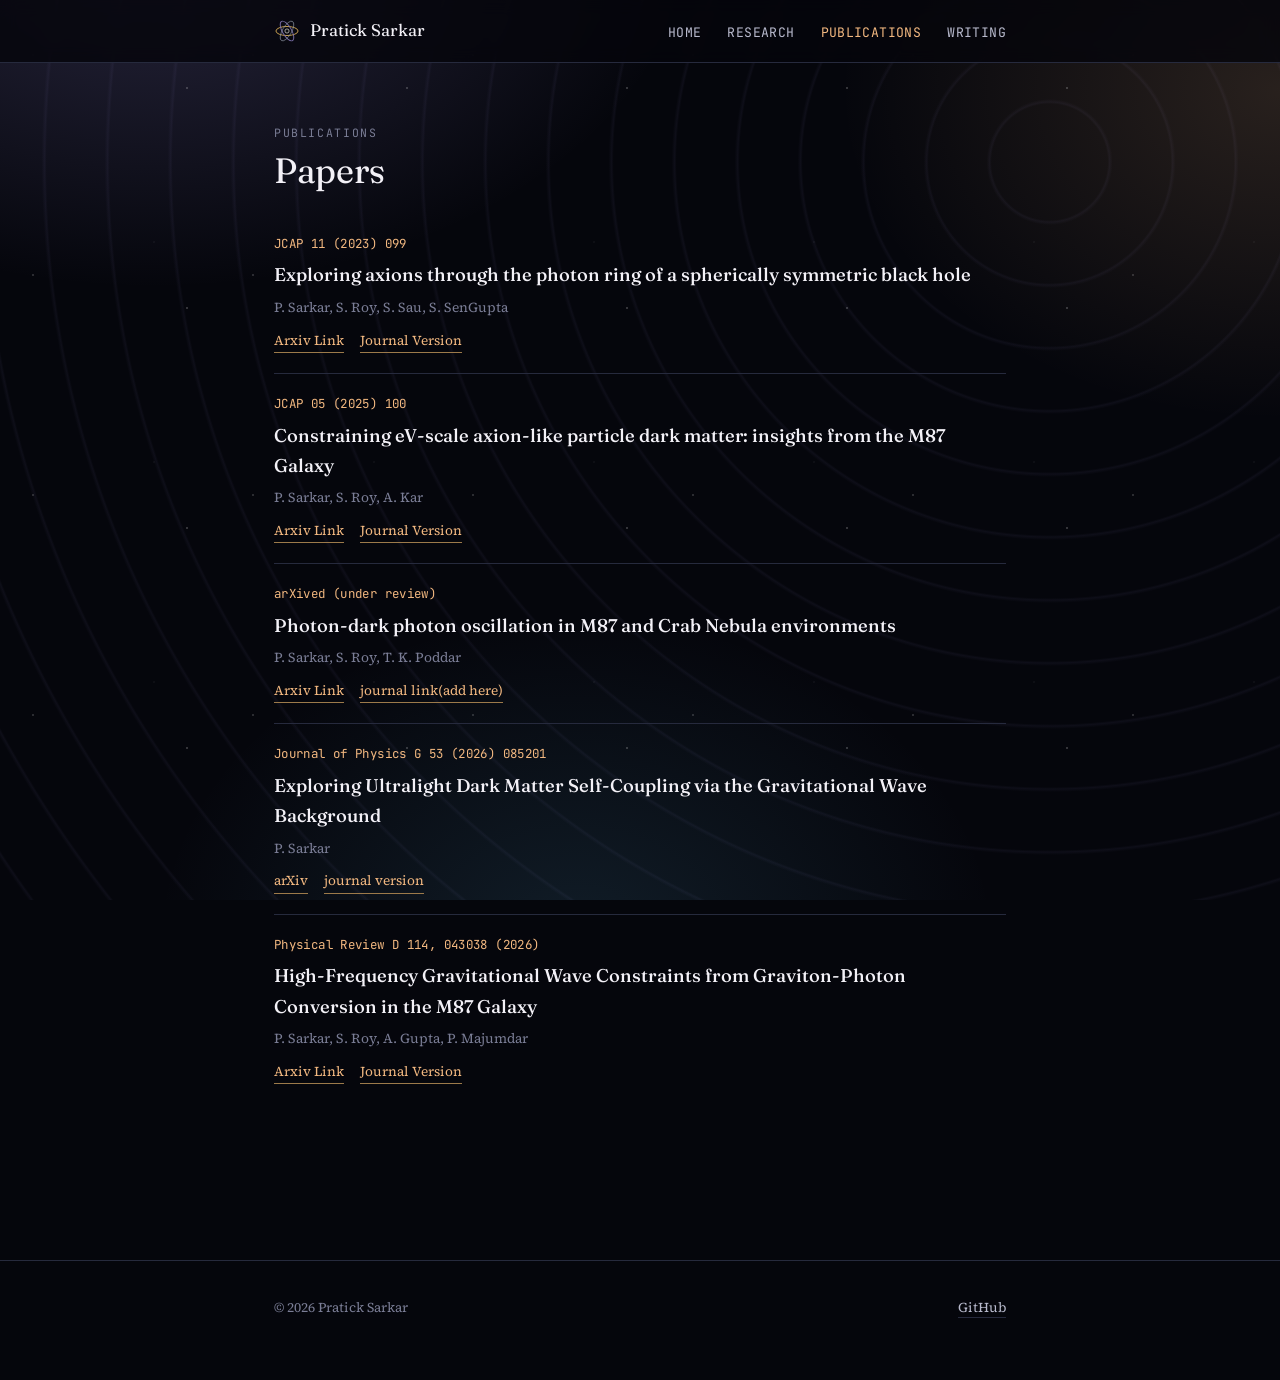
==== publications.html @ 907084bb "Add files via upload" ====
<!DOCTYPE html>
<html lang="en">
<head>
<meta charset="UTF-8">
<meta name="viewport" content="width=device-width, initial-scale=1.0">
<title>Publications — Pratick Sarkar</title>
<link rel="stylesheet" href="style.css">
</head>
<body>

<header class="site">
  <div class="wrap">
    <a class="brand" href="index.html">
      <svg viewBox="0 0 40 40" fill="none"><ellipse cx="20" cy="20" rx="17" ry="7" stroke="#d4a954" stroke-width="1.4"/><ellipse cx="20" cy="20" rx="17" ry="7" stroke="#7a6fa8" stroke-width="1.4" transform="rotate(60 20 20)"/><ellipse cx="20" cy="20" rx="17" ry="7" stroke="#8b93a0" stroke-width="1" transform="rotate(120 20 20)"/><circle cx="20" cy="20" r="3.2" fill="#0a0c10" stroke="#ece8e0" stroke-width="1"/></svg>
      Pratick Sarkar
    </a>
    <nav class="primary">
      <ul>
        <li><a href="index.html">Home</a></li>
        <li><a href="research.html">Research</a></li>
        <li><a href="publications.html" class="active">Publications</a></li>
        <li><a href="writing.html">Writing</a></li>
      </ul>
    </nav>
  </div>
</header>

<main>
  <section style="padding-top:60px;">
    <div class="wrap">
      <div class="eyebrow">Publications</div>
      <h1 style="font-size:2.2rem; max-width:none;">Papers</h1>

      <div class="pub">
        <div class="venue">JCAP 11 (2023) 099</div>
        <div class="title">Exploring axions through the photon ring of a spherically symmetric black hole</div>
        <div class="meta">P. Sarkar, S. Roy, S. Sau, S. SenGupta</div>
        <div class="links">
          <a href="https://arxiv.org/pdf/2310.05908" title="Replace with arXiv link">Arxiv Link</a>
          <a href="https://iopscience.iop.org/article/10.1088/1475-7516/2023/11/099" title="Replace with journal DOI link">Journal Version</a>
        </div>
      </div>

      <div class="pub">
        <div class="venue">JCAP 05 (2025) 100</div>
        <div class="title">Constraining eV-scale axion-like particle dark matter: insights from the M87 Galaxy</div>
        <div class="meta">P. Sarkar, S. Roy, A. Kar</div>
        <div class="links">
          <a href="https://arxiv.org/pdf/2501.01860" title="Replace with arXiv link">Arxiv Link</a>
          <a href="https://iopscience.iop.org/article/10.1088/1475-7516/2025/05/100" title="Replace with journal DOI link">Journal Version</a>
        </div>
      </div>

      <div class="pub">
        <div class="venue">arXived (under review)</div>
        <div class="title">Photon-dark photon oscillation in M87 and Crab Nebula environments</div>
        <div class="meta">P. Sarkar, S. Roy, T. K. Poddar</div>
        <div class="links">
          <a href="https://arxiv.org/abs/2601.15985" title="Replace with arXiv link">Arxiv Link</a>
          <a href="#" title="Replace with journal DOI link">journal link(add here)</a>
        </div>
      </div>

      <div class="pub">
        <div class="venue"> Journal of Physics G 53 (2026) 085201</div>
        <div class="title">Exploring Ultralight Dark Matter Self-Coupling via the Gravitational Wave Background</div>
        <div class="meta">P. Sarkar</div>
        <div class="links">
          <a href="https://arxiv.org/abs/2504.19505" target="_blank" rel="noopener">arXiv</a>
           <a href="https://iopscience.iop.org/article/10.1088/1361-6471/ae9892" title="https://iopscience.iop.org/article/10.1088/1361-6471/ae9892">journal version</a>
        </div>
      </div>

      <div class="pub">
        <div class="venue">Physical Review D 114, 043038 (2026)</div>
        <div class="title">High-Frequency Gravitational Wave Constraints from Graviton-Photon Conversion in the M87 Galaxy</div>
        <div class="meta">P. Sarkar, S. Roy, A. Gupta, P. Majumdar</div>
        <div class="links">
          <a href="https://arxiv.org/abs/2604.01290" title="Replace with arXiv link">Arxiv Link</a>
          <a href="https://doi.org/10.1103/hw1y-2m48" title="Replace with journal DOI link">Journal Version</a>
        </div>
      </div>
    </div>
  </section>
</main>

<footer class="site">
  <div class="wrap">
    <div>© 2026 Pratick Sarkar</div>
    <div><a href="https://github.com/praticksarkar" target="_blank" rel="noopener">GitHub</a></div>
  </div>
</footer>

</body>
</html>
---- style.css ----
/* ============================================================
   Design tokens
   Palette: deep space navy / warm off-white / photon-ring gold /
            dark-matter violet
   ============================================================ */
@import url('https://fonts.googleapis.com/css2?family=Fraunces:opsz,wght@9..144,300;9..144,400;9..144,500;9..144,600&family=Source+Serif+4:ital,wght@0,400;0,500;1,400&family=JetBrains+Mono:wght@400;500&display=swap');
:root{
  --bg:        #05060c;
  --bg-alt:    #0b0d18;
  --bg-raised: #12142250;
  --text:      #f3f1f7;
  --text-dim:  #b7b9cc;
  --text-faint:#7a7d95;
  --gold:      #f2b880;
  --gold-dim:  #9c7a4a;
  --violet:    #9b8fe0;
  --rule:      #262a3d;

  --font-display: 'Fraunces', serif;
  --font-body:    'Source Serif 4', serif;
  --font-mono:    'JetBrains Mono', monospace;

  --max-w: 780px;
}

*,*::before,*::after{ box-sizing:border-box; }
html{ scroll-behavior:smooth; }

body{
  margin:0;
  position:relative;
  background:var(--bg);
  color:var(--text);
  font-family:var(--font-body);
  font-size:18px;
  line-height:1.65;
  -webkit-font-smoothing:antialiased;
}

/* nebula wash + faint gravitational-wave ripples, pinned to viewport */
body::before{
  content:"";
  position:fixed; inset:0; z-index:-2;
  background:
    radial-gradient(ellipse 900px 600px at 12% -8%, rgba(155,143,224,.24), transparent 60%),
    radial-gradient(ellipse 800px 600px at 100% 10%, rgba(242,184,128,.15), transparent 55%),
    radial-gradient(ellipse 700px 550px at 45% 105%, rgba(90,170,210,.14), transparent 60%),
    repeating-radial-gradient(circle at 82% 18%, transparent 0, transparent 58px, rgba(155,143,224,.06) 60px, transparent 63px),
    var(--bg);
}

/* tiled starfield, two depths */
body::after{
  content:"";
  position:fixed; inset:0; z-index:-1;
  pointer-events:none;
  background-image:
    radial-gradient(1.6px 1.6px at 15% 25%, rgba(255,255,255,.9), transparent 60%),
    radial-gradient(1.2px 1.2px at 60% 65%, rgba(255,255,255,.7), transparent 60%),
    radial-gradient(1.8px 1.8px at 85% 40%, rgba(255,255,255,.85), transparent 60%),
    radial-gradient(1px 1px at 35% 85%, rgba(255,255,255,.55), transparent 60%),
    radial-gradient(1.3px 1.3px at 70% 10%, rgba(255,255,255,.65), transparent 60%);
  background-repeat:repeat;
  background-size:220px 220px;
  opacity:.65;
}

a{ color:var(--gold); text-decoration:none; border-bottom:1px solid var(--gold-dim); }
a:hover{ border-bottom-color:var(--gold); }
a:focus-visible, button:focus-visible{ outline:2px solid var(--gold); outline-offset:3px; }

h1,h3{ font-family:var(--font-display); font-weight:500; letter-spacing:-0.01em; color:var(--text); margin:0 0 .4em; }
h2{ font-family:var(--font-display); font-weight:500; letter-spacing:-0.01em; color:var(--gold); margin:0 0 .4em; }

h1{ font-size:clamp(2.1rem,5vw,3.4rem); font-weight:400; }
h2{ font-size:1.6rem; }
h3{ font-size:1.15rem; }

.eyebrow{
  font-family:var(--font-mono);
  font-size:.72rem;
  letter-spacing:.14em;
  text-transform:uppercase;
  color:var(--text-faint);
}

/* ---------- layout shell ---------- */
.wrap{ max-width:var(--max-w); margin:0 auto; padding:0 24px; }

header.site{
  position:sticky; top:0; z-index:20;
   background:rgba(5,6,12,.82);
  backdrop-filter:blur(8px);
  border-bottom:1px solid var(--rule);
}
header.site .wrap{
  display:flex; align-items:center; justify-content:space-between;
  padding-top:16px; padding-bottom:16px;
}
.brand{
  display:flex; align-items:center; gap:10px;
  font-family:var(--font-display); font-size:1.05rem; color:var(--text);
  border:none;
}
.brand svg{ width:26px; height:26px; flex:none; }

nav.primary ul{ display:flex; gap:26px; list-style:none; margin:0; padding:0; }
nav.primary a{
  border:none; color:var(--text-dim); font-family:var(--font-mono);
  font-size:.82rem; letter-spacing:.03em; text-transform:uppercase;
  transition:color .15s;
}
nav.primary a:hover, nav.primary a.active{ color:var(--gold); }

nav.mobile-toggle{ display:none; }

footer.site{
  border-top:1px solid var(--rule);
  margin-top:100px;
  padding:36px 0 60px;
  color:var(--text-faint);
  font-size:.85rem;
}
footer.site .wrap{ display:flex; justify-content:space-between; flex-wrap:wrap; gap:12px; }
footer.site a{ color:var(--text-dim); border-bottom:1px solid var(--rule); }

/* ---------- hero ---------- */
.hero{ position:relative; padding:76px 0 64px; overflow:hidden; }
.hero .ring-field{
  position:absolute; right:-120px; top:-60px; width:520px; height:520px;
  opacity:.55; pointer-events:none;
}
@media (max-width:720px){ .hero .ring-field{ right:-220px; width:420px; height:420px; } }

.hero .eyebrow{ margin-bottom:18px; }
.hero h1{ max-width:11ch; }
.hero p.lede{ max-width:46ch; color:var(--text-dim); font-size:1.12rem; margin-top:18px; }
.hero .actions{ margin-top:32px; display:flex; gap:22px; flex-wrap:wrap; }
.hero .actions a{ font-family:var(--font-mono); font-size:.82rem; letter-spacing:.03em; text-transform:uppercase; }

/* ---------- sections ---------- */
section{ padding:56px 0; border-top:1px solid var(--rule); }
section:first-of-type{ border-top:none; }

.thread{
  display:grid; grid-template-columns:56px 1fr; gap:22px;
  padding:26px 0; border-bottom:1px solid var(--rule);
}
.thread:last-child{ border-bottom:none; }
.thread .mark{ padding-top:4px; }
.thread .mark svg{ width:40px; height:40px; }
.thread h3{ margin-bottom:.3em; }
.thread p{ color:var(--text-dim); margin:0 0 .6em; }
.thread .tag{
  font-family:var(--font-mono); font-size:.72rem; color:var(--violet);
  letter-spacing:.05em;
}

/* ---------- publication list ---------- */
.pub{
  padding:20px 0; border-bottom:1px solid var(--rule);
  display:flex; flex-direction:column; gap:6px;
}
.pub:last-child{ border-bottom:none; }
.pub .venue{ font-family:var(--font-mono); font-size:.78rem; color:var(--gold); letter-spacing:.03em; }
.pub .title{ font-family:var(--font-display); font-size:1.15rem; font-weight:500; }
.pub .meta{ color:var(--text-faint); font-size:.86rem; }
.pub .links{ margin-top:4px; display:flex; gap:16px; }
.pub .links a{ font-size:.85rem; }

/* ---------- CV ---------- */
.cv-block{ margin-bottom:44px; }
.cv-entry{ display:grid; grid-template-columns:120px 1fr; gap:18px; margin-bottom:20px; }
.cv-entry .when{ font-family:var(--font-mono); font-size:.8rem; color:var(--text-faint); padding-top:2px; }
@media (max-width:560px){ .cv-entry{ grid-template-columns:1fr; gap:4px; } }
.placeholder-note{
  font-family:var(--font-mono); font-size:.78rem; color:var(--violet);
  border:1px dashed var(--violet); padding:10px 14px; border-radius:2px; margin:10px 0 26px;
}

/* ---------- writing ---------- */
.post{ padding:24px 0; border-bottom:1px solid var(--rule); }
.post:last-child{ border-bottom:none; }
.post .date{ font-family:var(--font-mono); font-size:.78rem; color:var(--text-faint); }
.post h3{ margin-top:6px; }

/* ---------- buttons / misc ---------- */
.btn{
  display:inline-block; border:1px solid var(--gold-dim); border-bottom:1px solid var(--gold-dim);
  padding:9px 18px; border-radius:2px; color:var(--gold);
  font-family:var(--font-mono); font-size:.82rem; letter-spacing:.03em;
}
.btn:hover{ border-color:var(--gold); background:rgba(212,169,84,.07); }

.contact-grid{ display:flex; flex-wrap:wrap; gap:14px 40px; margin-top:18px; }
.contact-grid div{ font-family:var(--font-mono); font-size:.86rem; color:var(--text-dim); }
.contact-grid span{ display:block; color:var(--text-faint); font-size:.72rem; text-transform:uppercase; letter-spacing:.08em; margin-bottom:4px; }

@media (prefers-reduced-motion: reduce){
  .ring-field .spin{ animation:none !important; }
}

.gallery{
  display:grid; grid-template-columns:repeat(3,1fr); gap:18px;
  margin-top:8px;
}
@media (max-width:720px){ .gallery{ grid-template-columns:1fr; } }
.gallery figure{ margin:0; }
.gallery img{
  width:100%; aspect-ratio: 4 / 3; object-fit:contain;
  display:block; border:1px solid var(--rule); background:var(--bg-alt);
}
.gallery figcaption{
  margin-top:8px; font-family:var(--font-mono); font-size:.75rem;
  color:var(--text-faint); line-height:1.4;
}

/* ---- avatar (circular photo) ---- */
.avatar{
  width:130px; height:130px; border-radius:50%;
  object-fit:cover; display:block; margin:24px 0;
  border:2px solid var(--gold);
  box-shadow:0 0 26px rgba(242,184,128,.25);
}

/* ---- highlighted author name ---- */
.me{
  color:var(--gold); text-decoration:underline; text-decoration-color:var(--gold-dim);
  border:none; font-weight:600;
}

/* ---- profile links as boxes ---- */
.actions{ display:flex; gap:14px; flex-wrap:wrap; }
.actions a{
  font-family:var(--font-mono); font-size:.8rem; letter-spacing:.03em; text-transform:uppercase;
  border:1px solid var(--gold-dim); padding:9px 18px; border-radius:3px;
  color:var(--gold); background:rgba(255,255,255,.02);
}
.actions a:hover{ border-color:var(--gold); background:rgba(242,184,128,.08); }

/* ---- diamond markers for list entries ---- */
.marker{ color:var(--gold); margin-right:9px; font-size:.85em; }
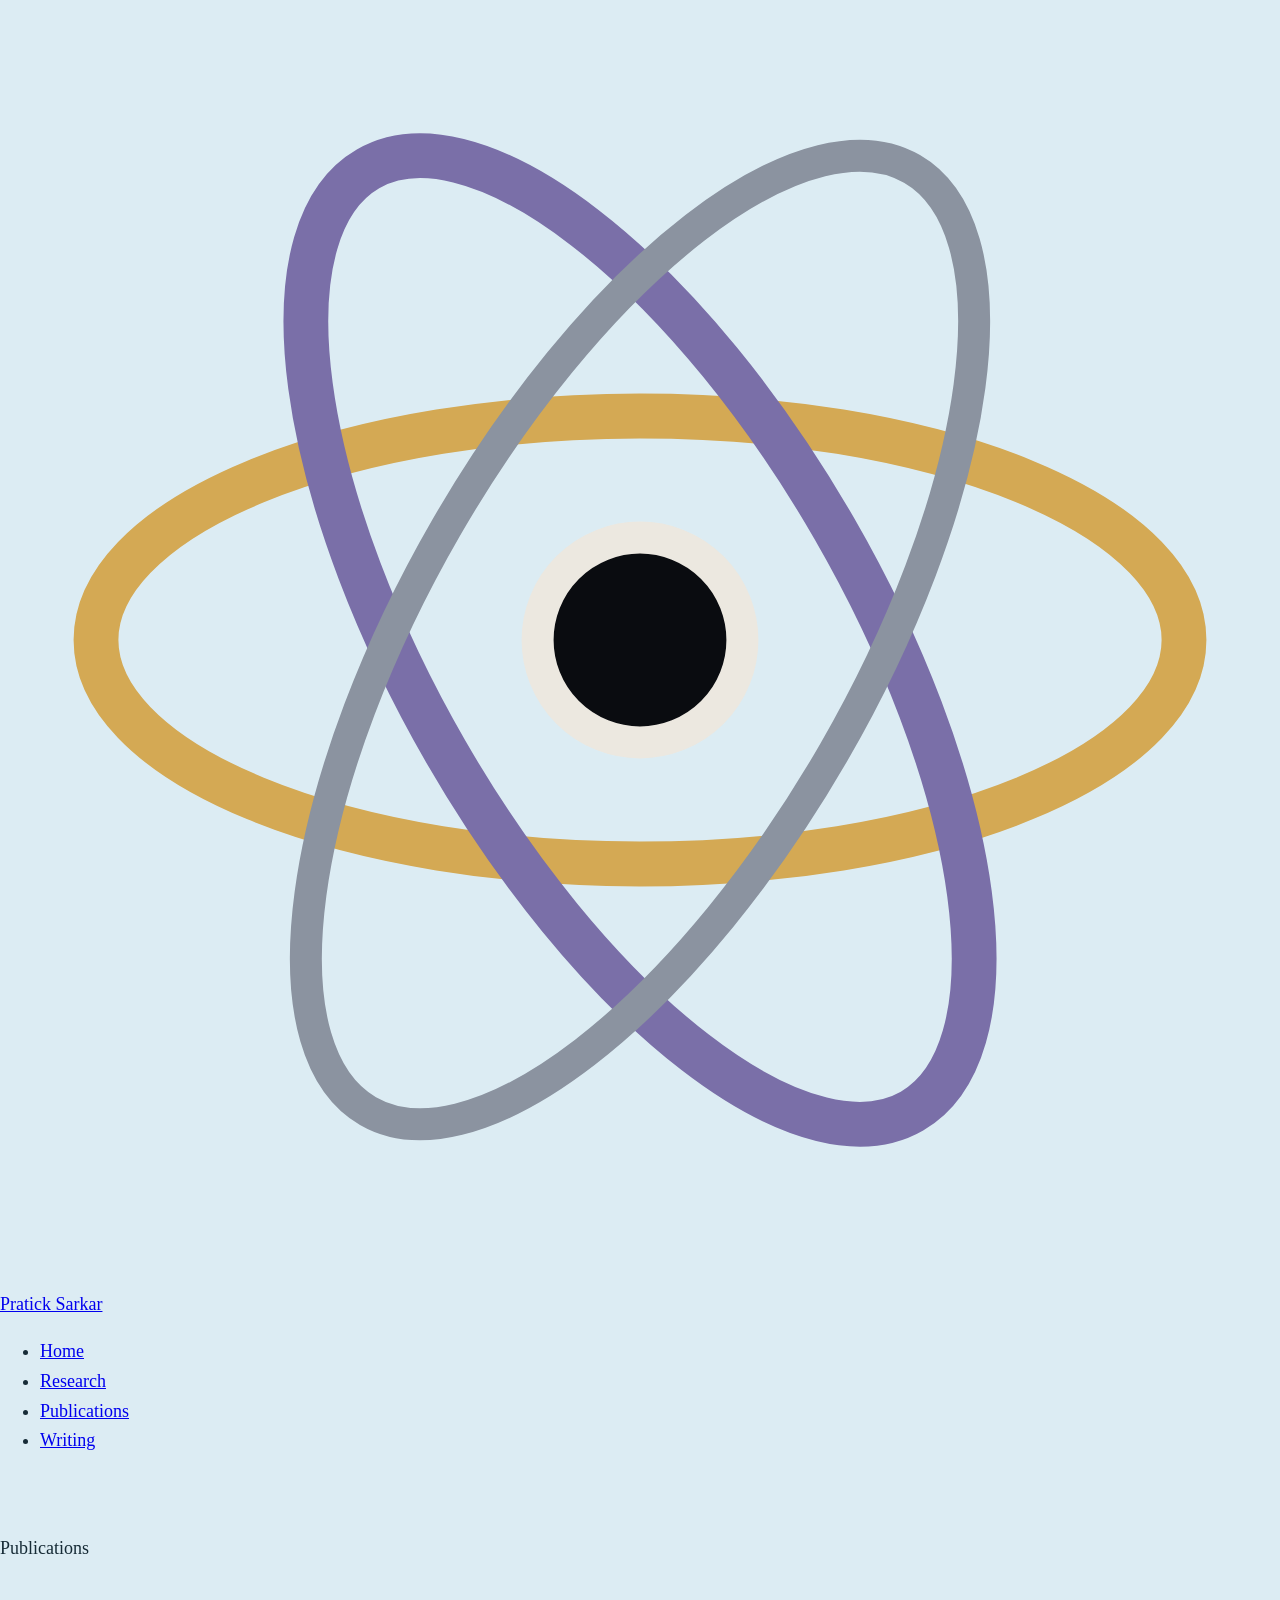
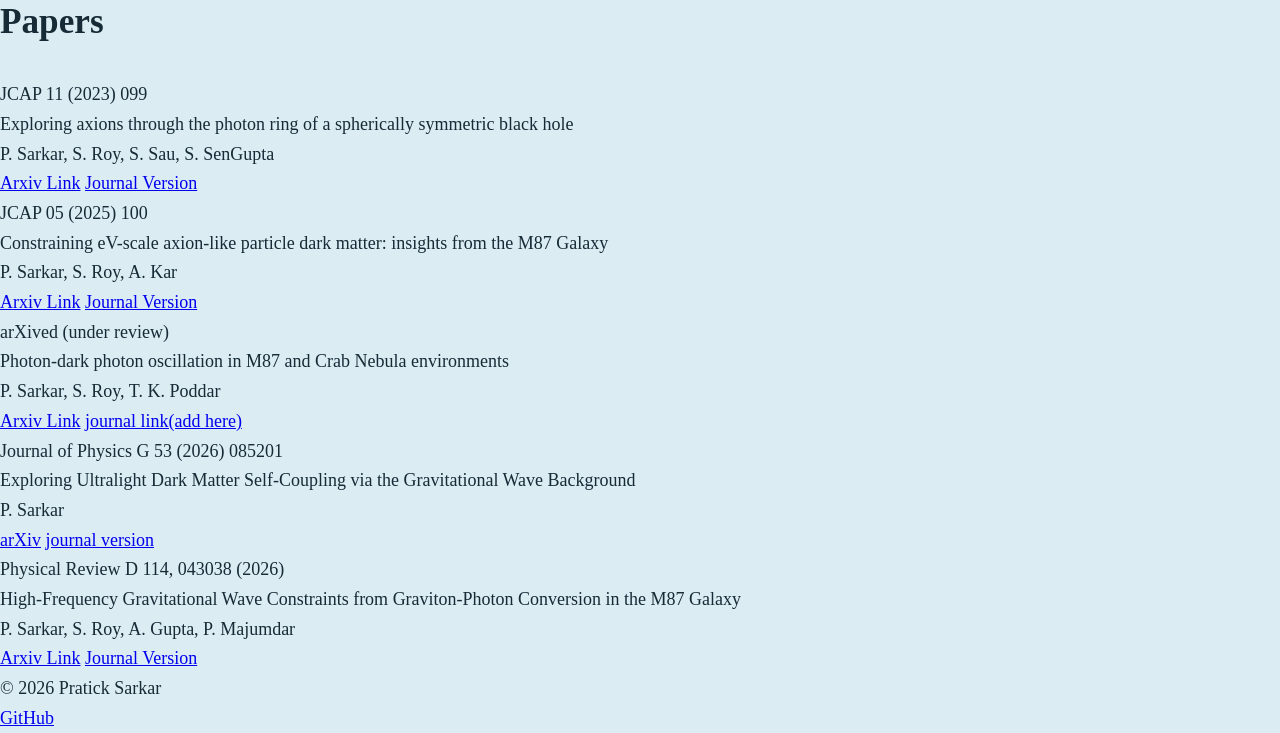
==== commit 36649148: "Update publications.html" ====
--- a/publications.html
+++ b/publications.html
@@ -6,7 +6,7 @@
 <title>Publications — Pratick Sarkar</title>
 <link rel="stylesheet" href="style.css">
 </head>
-<body>
+<body class="light-page">
 
 <header class="site">
   <div class="wrap">
--- a/style.css
+++ b/style.css
@@ -1,30 +1,10 @@
 /* ============================================================
-   Design tokens
-   Palette: deep space navy / warm off-white / photon-ring gold /
-            dark-matter violet
+   PAGE BACKGROUNDS
    ============================================================ */
-@import url('https://fonts.googleapis.com/css2?family=Fraunces:opsz,wght@9..144,300;9..144,400;9..144,500;9..144,600&family=Source+Serif+4:ital,wght@0,400;0,500;1,400&family=JetBrains+Mono:wght@400;500&display=swap');
-:root{
-  --bg:        #05060c;
-  --bg-alt:    #0b0d18;
-  --bg-raised: #12142250;
-  --text:      #f3f1f7;
-  --text-dim:  #b7b9cc;
-  --text-faint:#7a7d95;
-  --gold:      #f2b880;
-  --gold-dim:  #9c7a4a;
-  --violet:    #9b8fe0;
-  --rule:      #262a3d;
 
-  --font-display: 'Fraunces', serif;
-  --font-body:    'Source Serif 4', serif;
-  --font-mono:    'JetBrains Mono', monospace;
-
-  --max-w: 780px;
-}
-
-*,*::before,*::after{ box-sizing:border-box; }
-html{ scroll-behavior:smooth; }
+/* ------------------------------------------------------------
+   DEFAULT BODY
+   ------------------------------------------------------------ */
 
 body{
   margin:0;
@@ -37,206 +17,161 @@
   -webkit-font-smoothing:antialiased;
 }
 
-/* nebula wash + faint gravitational-wave ripples, pinned to viewport */
-body::before{
-  content:"";
-  position:fixed; inset:0; z-index:-2;
+
+/* ============================================================
+   HOME PAGE
+   Background image: potw2426a.jpg
+   ============================================================ */
+
+body.home-page{
   background:
-    radial-gradient(ellipse 900px 600px at 12% -8%, rgba(155,143,224,.24), transparent 60%),
-    radial-gradient(ellipse 800px 600px at 100% 10%, rgba(242,184,128,.15), transparent 55%),
-    radial-gradient(ellipse 700px 550px at 45% 105%, rgba(90,170,210,.14), transparent 60%),
-    repeating-radial-gradient(circle at 82% 18%, transparent 0, transparent 58px, rgba(155,143,224,.06) 60px, transparent 63px),
-    var(--bg);
+    linear-gradient(
+      rgba(5,6,12,.48),
+      rgba(5,6,12,.62)
+    ),
+    url("potw2426a.jpg");
+
+  background-size:cover;
+  background-position:center center;
+  background-repeat:no-repeat;
+  background-attachment:fixed;
+  background-color:var(--bg);
 }
 
-/* tiled starfield, two depths */
-body::after{
+
+/* ============================================================
+   RESEARCH PAGE
+   Background image: blckhle.jpeg
+   ============================================================ */
+
+body.research-page{
+  background:
+    linear-gradient(
+      rgba(5,6,12,.52),
+      rgba(5,6,12,.65)
+    ),
+    url("blckhle.jpeg");
+
+  background-size:cover;
+  background-position:center center;
+  background-repeat:no-repeat;
+  background-attachment:fixed;
+  background-color:var(--bg);
+}
+
+
+/* ============================================================
+   OTHER PAGES
+   Light blue background
+   ============================================================ */
+
+body.light-page{
+  background:#dcecf3;
+  color:#162b36;
+}
+
+
+/* ============================================================
+   STARFIELD
+   Only used on dark pages
+   ============================================================ */
+
+body.home-page::after,
+body.research-page::after{
   content:"";
-  position:fixed; inset:0; z-index:-1;
+  position:fixed;
+  inset:0;
+  z-index:-1;
   pointer-events:none;
+
   background-image:
-    radial-gradient(1.6px 1.6px at 15% 25%, rgba(255,255,255,.9), transparent 60%),
-    radial-gradient(1.2px 1.2px at 60% 65%, rgba(255,255,255,.7), transparent 60%),
-    radial-gradient(1.8px 1.8px at 85% 40%, rgba(255,255,255,.85), transparent 60%),
-    radial-gradient(1px 1px at 35% 85%, rgba(255,255,255,.55), transparent 60%),
-    radial-gradient(1.3px 1.3px at 70% 10%, rgba(255,255,255,.65), transparent 60%);
+    radial-gradient(
+      1.6px 1.6px at 15% 25%,
+      rgba(255,255,255,.9),
+      transparent 60%
+    ),
+    radial-gradient(
+      1.2px 1.2px at 60% 65%,
+      rgba(255,255,255,.7),
+      transparent 60%
+    ),
+    radial-gradient(
+      1.8px 1.8px at 85% 40%,
+      rgba(255,255,255,.85),
+      transparent 60%
+    ),
+    radial-gradient(
+      1px 1px at 35% 85%,
+      rgba(255,255,255,.55),
+      transparent 60%
+    ),
+    radial-gradient(
+      1.3px 1.3px at 70% 10%,
+      rgba(255,255,255,.65),
+      transparent 60%
+    );
+
   background-repeat:repeat;
   background-size:220px 220px;
-  opacity:.65;
+  opacity:.35;
 }
 
-a{ color:var(--gold); text-decoration:none; border-bottom:1px solid var(--gold-dim); }
-a:hover{ border-bottom-color:var(--gold); }
-a:focus-visible, button:focus-visible{ outline:2px solid var(--gold); outline-offset:3px; }
 
-h1,h3{ font-family:var(--font-display); font-weight:500; letter-spacing:-0.01em; color:var(--text); margin:0 0 .4em; }
-h2{ font-family:var(--font-display); font-weight:500; letter-spacing:-0.01em; color:var(--gold); margin:0 0 .4em; }
+/* ============================================================
+   FUTURE BACKGROUND IMAGES
+   Currently disabled
+   ============================================================ */
 
-h1{ font-size:clamp(2.1rem,5vw,3.4rem); font-weight:400; }
-h2{ font-size:1.6rem; }
-h3{ font-size:1.15rem; }
+/*
 
-.eyebrow{
-  font-family:var(--font-mono);
-  font-size:.72rem;
-  letter-spacing:.14em;
-  text-transform:uppercase;
-  color:var(--text-faint);
+body.image1-page{
+  background:
+    linear-gradient(
+      rgba(5,6,12,.50),
+      rgba(5,6,12,.65)
+    ),
+    url("image1.jpg");
+
+  background-size:cover;
+  background-position:center center;
+  background-repeat:no-repeat;
+  background-attachment:fixed;
+  background-color:var(--bg);
 }
 
-/* ---------- layout shell ---------- */
-.wrap{ max-width:var(--max-w); margin:0 auto; padding:0 24px; }
 
-header.site{
-  position:sticky; top:0; z-index:20;
-   background:rgba(5,6,12,.82);
-  backdrop-filter:blur(8px);
-  border-bottom:1px solid var(--rule);
-}
-header.site .wrap{
-  display:flex; align-items:center; justify-content:space-between;
-  padding-top:16px; padding-bottom:16px;
-}
-.brand{
-  display:flex; align-items:center; gap:10px;
-  font-family:var(--font-display); font-size:1.05rem; color:var(--text);
-  border:none;
-}
-.brand svg{ width:26px; height:26px; flex:none; }
+body.image2-page{
+  background:
+    linear-gradient(
+      rgba(5,6,12,.50),
+      rgba(5,6,12,.65)
+    ),
+    url("image2.jpg");
 
-nav.primary ul{ display:flex; gap:26px; list-style:none; margin:0; padding:0; }
-nav.primary a{
-  border:none; color:var(--text-dim); font-family:var(--font-mono);
-  font-size:.82rem; letter-spacing:.03em; text-transform:uppercase;
-  transition:color .15s;
-}
-nav.primary a:hover, nav.primary a.active{ color:var(--gold); }
-
-nav.mobile-toggle{ display:none; }
-
-footer.site{
-  border-top:1px solid var(--rule);
-  margin-top:100px;
-  padding:36px 0 60px;
-  color:var(--text-faint);
-  font-size:.85rem;
-}
-footer.site .wrap{ display:flex; justify-content:space-between; flex-wrap:wrap; gap:12px; }
-footer.site a{ color:var(--text-dim); border-bottom:1px solid var(--rule); }
-
-/* ---------- hero ---------- */
-.hero{ position:relative; padding:76px 0 64px; overflow:hidden; }
-.hero .ring-field{
-  position:absolute; right:-120px; top:-60px; width:520px; height:520px;
-  opacity:.55; pointer-events:none;
-}
-@media (max-width:720px){ .hero .ring-field{ right:-220px; width:420px; height:420px; } }
-
-.hero .eyebrow{ margin-bottom:18px; }
-.hero h1{ max-width:11ch; }
-.hero p.lede{ max-width:46ch; color:var(--text-dim); font-size:1.12rem; margin-top:18px; }
-.hero .actions{ margin-top:32px; display:flex; gap:22px; flex-wrap:wrap; }
-.hero .actions a{ font-family:var(--font-mono); font-size:.82rem; letter-spacing:.03em; text-transform:uppercase; }
-
-/* ---------- sections ---------- */
-section{ padding:56px 0; border-top:1px solid var(--rule); }
-section:first-of-type{ border-top:none; }
-
-.thread{
-  display:grid; grid-template-columns:56px 1fr; gap:22px;
-  padding:26px 0; border-bottom:1px solid var(--rule);
-}
-.thread:last-child{ border-bottom:none; }
-.thread .mark{ padding-top:4px; }
-.thread .mark svg{ width:40px; height:40px; }
-.thread h3{ margin-bottom:.3em; }
-.thread p{ color:var(--text-dim); margin:0 0 .6em; }
-.thread .tag{
-  font-family:var(--font-mono); font-size:.72rem; color:var(--violet);
-  letter-spacing:.05em;
+  background-size:cover;
+  background-position:center center;
+  background-repeat:no-repeat;
+  background-attachment:fixed;
+  background-color:var(--bg);
 }
 
-/* ---------- publication list ---------- */
-.pub{
-  padding:20px 0; border-bottom:1px solid var(--rule);
-  display:flex; flex-direction:column; gap:6px;
-}
-.pub:last-child{ border-bottom:none; }
-.pub .venue{ font-family:var(--font-mono); font-size:.78rem; color:var(--gold); letter-spacing:.03em; }
-.pub .title{ font-family:var(--font-display); font-size:1.15rem; font-weight:500; }
-.pub .meta{ color:var(--text-faint); font-size:.86rem; }
-.pub .links{ margin-top:4px; display:flex; gap:16px; }
-.pub .links a{ font-size:.85rem; }
+*/
 
-/* ---------- CV ---------- */
-.cv-block{ margin-bottom:44px; }
-.cv-entry{ display:grid; grid-template-columns:120px 1fr; gap:18px; margin-bottom:20px; }
-.cv-entry .when{ font-family:var(--font-mono); font-size:.8rem; color:var(--text-faint); padding-top:2px; }
-@media (max-width:560px){ .cv-entry{ grid-template-columns:1fr; gap:4px; } }
-.placeholder-note{
-  font-family:var(--font-mono); font-size:.78rem; color:var(--violet);
-  border:1px dashed var(--violet); padding:10px 14px; border-radius:2px; margin:10px 0 26px;
-}
 
-/* ---------- writing ---------- */
-.post{ padding:24px 0; border-bottom:1px solid var(--rule); }
-.post:last-child{ border-bottom:none; }
-.post .date{ font-family:var(--font-mono); font-size:.78rem; color:var(--text-faint); }
-.post h3{ margin-top:6px; }
+/* ============================================================
+   FUTURE IMAGE USAGE
 
-/* ---------- buttons / misc ---------- */
-.btn{
-  display:inline-block; border:1px solid var(--gold-dim); border-bottom:1px solid var(--gold-dim);
-  padding:9px 18px; border-radius:2px; color:var(--gold);
-  font-family:var(--font-mono); font-size:.82rem; letter-spacing:.03em;
-}
-.btn:hover{ border-color:var(--gold); background:rgba(212,169,84,.07); }
+   To use image1.jpg in the future:
 
-.contact-grid{ display:flex; flex-wrap:wrap; gap:14px 40px; margin-top:18px; }
-.contact-grid div{ font-family:var(--font-mono); font-size:.86rem; color:var(--text-dim); }
-.contact-grid span{ display:block; color:var(--text-faint); font-size:.72rem; text-transform:uppercase; letter-spacing:.08em; margin-bottom:4px; }
+   <body class="image1-page">
 
-@media (prefers-reduced-motion: reduce){
-  .ring-field .spin{ animation:none !important; }
-}
+   To use image2.jpg in the future:
 
-.gallery{
-  display:grid; grid-template-columns:repeat(3,1fr); gap:18px;
-  margin-top:8px;
-}
-@media (max-width:720px){ .gallery{ grid-template-columns:1fr; } }
-.gallery figure{ margin:0; }
-.gallery img{
-  width:100%; aspect-ratio: 4 / 3; object-fit:contain;
-  display:block; border:1px solid var(--rule); background:var(--bg-alt);
-}
-.gallery figcaption{
-  margin-top:8px; font-family:var(--font-mono); font-size:.75rem;
-  color:var(--text-faint); line-height:1.4;
-}
+   <body class="image2-page">
 
-/* ---- avatar (circular photo) ---- */
-.avatar{
-  width:130px; height:130px; border-radius:50%;
-  object-fit:cover; display:block; margin:24px 0;
-  border:2px solid var(--gold);
-  box-shadow:0 0 26px rgba(242,184,128,.25);
-}
+   The images should be placed in the same folder as:
+       index.html
+       research.html
+       style.css
 
-/* ---- highlighted author name ---- */
-.me{
-  color:var(--gold); text-decoration:underline; text-decoration-color:var(--gold-dim);
-  border:none; font-weight:600;
-}
-
-/* ---- profile links as boxes ---- */
-.actions{ display:flex; gap:14px; flex-wrap:wrap; }
-.actions a{
-  font-family:var(--font-mono); font-size:.8rem; letter-spacing:.03em; text-transform:uppercase;
-  border:1px solid var(--gold-dim); padding:9px 18px; border-radius:3px;
-  color:var(--gold); background:rgba(255,255,255,.02);
-}
-.actions a:hover{ border-color:var(--gold); background:rgba(242,184,128,.08); }
-
-/* ---- diamond markers for list entries ---- */
-.marker{ color:var(--gold); margin-right:9px; font-size:.85em; }
+   ============================================================ */
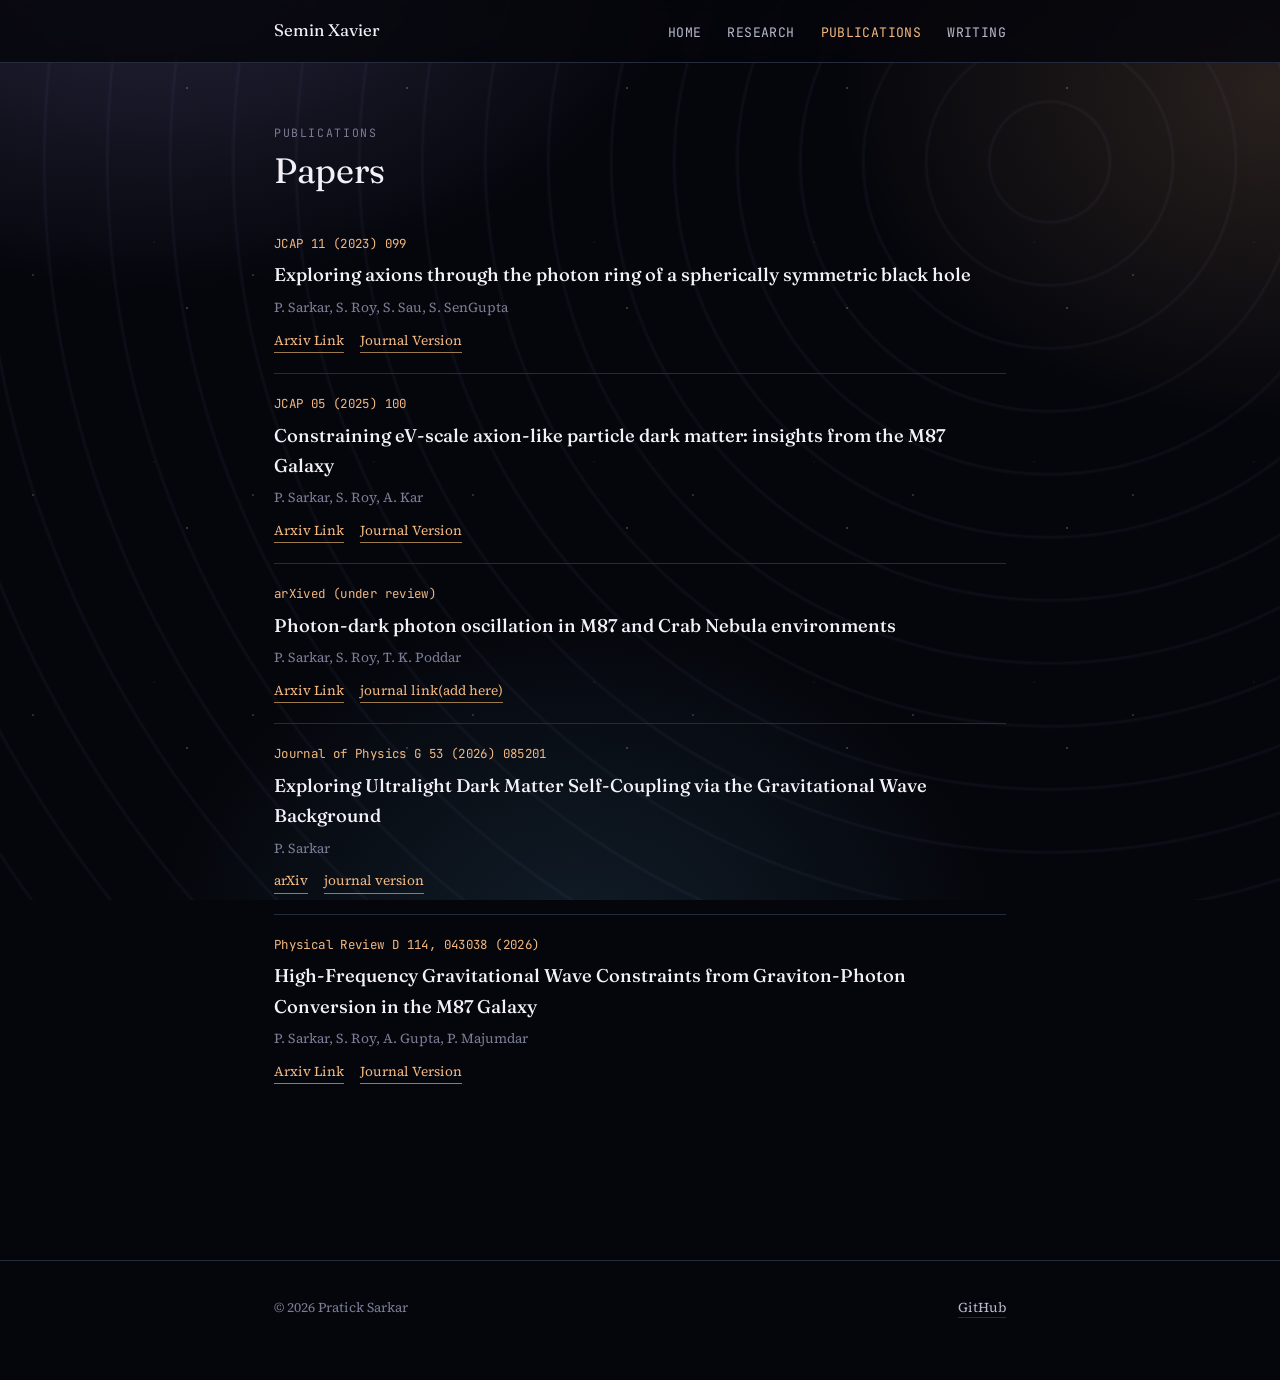
==== commit ab0a90de: "Update publications.html" ====
--- a/publications.html
+++ b/publications.html
@@ -11,8 +11,7 @@
 <header class="site">
   <div class="wrap">
     <a class="brand" href="index.html">
-      <svg viewBox="0 0 40 40" fill="none"><ellipse cx="20" cy="20" rx="17" ry="7" stroke="#d4a954" stroke-width="1.4"/><ellipse cx="20" cy="20" rx="17" ry="7" stroke="#7a6fa8" stroke-width="1.4" transform="rotate(60 20 20)"/><ellipse cx="20" cy="20" rx="17" ry="7" stroke="#8b93a0" stroke-width="1" transform="rotate(120 20 20)"/><circle cx="20" cy="20" r="3.2" fill="#0a0c10" stroke="#ece8e0" stroke-width="1"/></svg>
-      Pratick Sarkar
+       Semin Xavier
     </a>
     <nav class="primary">
       <ul>
--- a/style.css
+++ b/style.css
@@ -1,10 +1,30 @@
 /* ============================================================
-   PAGE BACKGROUNDS
+   Design tokens
+   Palette: deep space navy / warm off-white / photon-ring gold /
+            dark-matter violet
    ============================================================ */
-
-/* ------------------------------------------------------------
-   DEFAULT BODY
-   ------------------------------------------------------------ */
+@import url('https://fonts.googleapis.com/css2?family=Fraunces:opsz,wght@9..144,300;9..144,400;9..144,500;9..144,600&family=Source+Serif+4:ital,wght@0,400;0,500;1,400&family=JetBrains+Mono:wght@400;500&display=swap');
+:root{
+  --bg:        #05060c;
+  --bg-alt:    #0b0d18;
+  --bg-raised: #12142250;
+  --text:      #f3f1f7;
+  --text-dim:  #b7b9cc;
+  --text-faint:#7a7d95;
+  --gold:      #f2b880;
+  --gold-dim:  #9c7a4a;
+  --violet:    #9b8fe0;
+  --rule:      #262a3d;
+
+  --font-display: 'Fraunces', serif;
+  --font-body:    'Source Serif 4', serif;
+  --font-mono:    'JetBrains Mono', monospace;
+
+  --max-w: 780px;
+}
+
+*,*::before,*::after{ box-sizing:border-box; }
+html{ scroll-behavior:smooth; }
 
 body{
   margin:0;
@@ -17,161 +37,206 @@
   -webkit-font-smoothing:antialiased;
 }
 
-
-/* ============================================================
-   HOME PAGE
-   Background image: potw2426a.jpg
-   ============================================================ */
-
-body.home-page{
+/* nebula wash + faint gravitational-wave ripples, pinned to viewport */
+body::before{
+  content:"";
+  position:fixed; inset:0; z-index:-2;
   background:
-    linear-gradient(
-      rgba(5,6,12,.48),
-      rgba(5,6,12,.62)
-    ),
-    url("potw2426a.jpg");
-
-  background-size:cover;
-  background-position:center center;
-  background-repeat:no-repeat;
-  background-attachment:fixed;
-  background-color:var(--bg);
-}
-
-
-/* ============================================================
-   RESEARCH PAGE
-   Background image: blckhle.jpeg
-   ============================================================ */
-
-body.research-page{
-  background:
-    linear-gradient(
-      rgba(5,6,12,.52),
-      rgba(5,6,12,.65)
-    ),
-    url("blckhle.jpeg");
-
-  background-size:cover;
-  background-position:center center;
-  background-repeat:no-repeat;
-  background-attachment:fixed;
-  background-color:var(--bg);
-}
-
-
-/* ============================================================
-   OTHER PAGES
-   Light blue background
-   ============================================================ */
-
-body.light-page{
-  background:#dcecf3;
-  color:#162b36;
-}
-
-
-/* ============================================================
-   STARFIELD
-   Only used on dark pages
-   ============================================================ */
-
-body.home-page::after,
-body.research-page::after{
+    radial-gradient(ellipse 900px 600px at 12% -8%, rgba(155,143,224,.24), transparent 60%),
+    radial-gradient(ellipse 800px 600px at 100% 10%, rgba(242,184,128,.15), transparent 55%),
+    radial-gradient(ellipse 700px 550px at 45% 105%, rgba(90,170,210,.14), transparent 60%),
+    repeating-radial-gradient(circle at 82% 18%, transparent 0, transparent 58px, rgba(155,143,224,.06) 60px, transparent 63px),
+    var(--bg);
+}
+
+/* tiled starfield, two depths */
+body::after{
   content:"";
-  position:fixed;
-  inset:0;
-  z-index:-1;
+  position:fixed; inset:0; z-index:-1;
   pointer-events:none;
-
   background-image:
-    radial-gradient(
-      1.6px 1.6px at 15% 25%,
-      rgba(255,255,255,.9),
-      transparent 60%
-    ),
-    radial-gradient(
-      1.2px 1.2px at 60% 65%,
-      rgba(255,255,255,.7),
-      transparent 60%
-    ),
-    radial-gradient(
-      1.8px 1.8px at 85% 40%,
-      rgba(255,255,255,.85),
-      transparent 60%
-    ),
-    radial-gradient(
-      1px 1px at 35% 85%,
-      rgba(255,255,255,.55),
-      transparent 60%
-    ),
-    radial-gradient(
-      1.3px 1.3px at 70% 10%,
-      rgba(255,255,255,.65),
-      transparent 60%
-    );
-
+    radial-gradient(1.6px 1.6px at 15% 25%, rgba(255,255,255,.9), transparent 60%),
+    radial-gradient(1.2px 1.2px at 60% 65%, rgba(255,255,255,.7), transparent 60%),
+    radial-gradient(1.8px 1.8px at 85% 40%, rgba(255,255,255,.85), transparent 60%),
+    radial-gradient(1px 1px at 35% 85%, rgba(255,255,255,.55), transparent 60%),
+    radial-gradient(1.3px 1.3px at 70% 10%, rgba(255,255,255,.65), transparent 60%);
   background-repeat:repeat;
   background-size:220px 220px;
-  opacity:.35;
-}
-
-
-/* ============================================================
-   FUTURE BACKGROUND IMAGES
-   Currently disabled
-   ============================================================ */
-
-/*
-
-body.image1-page{
-  background:
-    linear-gradient(
-      rgba(5,6,12,.50),
-      rgba(5,6,12,.65)
-    ),
-    url("image1.jpg");
-
-  background-size:cover;
-  background-position:center center;
-  background-repeat:no-repeat;
-  background-attachment:fixed;
-  background-color:var(--bg);
-}
-
-
-body.image2-page{
-  background:
-    linear-gradient(
-      rgba(5,6,12,.50),
-      rgba(5,6,12,.65)
-    ),
-    url("image2.jpg");
-
-  background-size:cover;
-  background-position:center center;
-  background-repeat:no-repeat;
-  background-attachment:fixed;
-  background-color:var(--bg);
-}
-
-*/
-
-
-/* ============================================================
-   FUTURE IMAGE USAGE
-
-   To use image1.jpg in the future:
-
-   <body class="image1-page">
-
-   To use image2.jpg in the future:
-
-   <body class="image2-page">
-
-   The images should be placed in the same folder as:
-       index.html
-       research.html
-       style.css
-
-   ============================================================ */
+  opacity:.65;
+}
+
+a{ color:var(--gold); text-decoration:none; border-bottom:1px solid var(--gold-dim); }
+a:hover{ border-bottom-color:var(--gold); }
+a:focus-visible, button:focus-visible{ outline:2px solid var(--gold); outline-offset:3px; }
+
+h1,h3{ font-family:var(--font-display); font-weight:500; letter-spacing:-0.01em; color:var(--text); margin:0 0 .4em; }
+h2{ font-family:var(--font-display); font-weight:500; letter-spacing:-0.01em; color:var(--gold); margin:0 0 .4em; }
+
+h1{ font-size:clamp(2.1rem,5vw,3.4rem); font-weight:400; }
+h2{ font-size:1.6rem; }
+h3{ font-size:1.15rem; }
+
+.eyebrow{
+  font-family:var(--font-mono);
+  font-size:.72rem;
+  letter-spacing:.14em;
+  text-transform:uppercase;
+  color:var(--text-faint);
+}
+
+/* ---------- layout shell ---------- */
+.wrap{ max-width:var(--max-w); margin:0 auto; padding:0 24px; }
+
+header.site{
+  position:sticky; top:0; z-index:20;
+   background:rgba(5,6,12,.82);
+  backdrop-filter:blur(8px);
+  border-bottom:1px solid var(--rule);
+}
+header.site .wrap{
+  display:flex; align-items:center; justify-content:space-between;
+  padding-top:16px; padding-bottom:16px;
+}
+.brand{
+  display:flex; align-items:center; gap:10px;
+  font-family:var(--font-display); font-size:1.05rem; color:var(--text);
+  border:none;
+}
+.brand svg{ width:26px; height:26px; flex:none; }
+
+nav.primary ul{ display:flex; gap:26px; list-style:none; margin:0; padding:0; }
+nav.primary a{
+  border:none; color:var(--text-dim); font-family:var(--font-mono);
+  font-size:.82rem; letter-spacing:.03em; text-transform:uppercase;
+  transition:color .15s;
+}
+nav.primary a:hover, nav.primary a.active{ color:var(--gold); }
+
+nav.mobile-toggle{ display:none; }
+
+footer.site{
+  border-top:1px solid var(--rule);
+  margin-top:100px;
+  padding:36px 0 60px;
+  color:var(--text-faint);
+  font-size:.85rem;
+}
+footer.site .wrap{ display:flex; justify-content:space-between; flex-wrap:wrap; gap:12px; }
+footer.site a{ color:var(--text-dim); border-bottom:1px solid var(--rule); }
+
+/* ---------- hero ---------- */
+.hero{ position:relative; padding:76px 0 64px; overflow:hidden; }
+.hero .ring-field{
+  position:absolute; right:-120px; top:-60px; width:520px; height:520px;
+  opacity:.55; pointer-events:none;
+}
+@media (max-width:720px){ .hero .ring-field{ right:-220px; width:420px; height:420px; } }
+
+.hero .eyebrow{ margin-bottom:18px; }
+.hero h1{ max-width:11ch; }
+.hero p.lede{ max-width:46ch; color:var(--text-dim); font-size:1.12rem; margin-top:18px; }
+.hero .actions{ margin-top:32px; display:flex; gap:22px; flex-wrap:wrap; }
+.hero .actions a{ font-family:var(--font-mono); font-size:.82rem; letter-spacing:.03em; text-transform:uppercase; }
+
+/* ---------- sections ---------- */
+section{ padding:56px 0; border-top:1px solid var(--rule); }
+section:first-of-type{ border-top:none; }
+
+.thread{
+  display:grid; grid-template-columns:56px 1fr; gap:22px;
+  padding:26px 0; border-bottom:1px solid var(--rule);
+}
+.thread:last-child{ border-bottom:none; }
+.thread .mark{ padding-top:4px; }
+.thread .mark svg{ width:40px; height:40px; }
+.thread h3{ margin-bottom:.3em; }
+.thread p{ color:var(--text-dim); margin:0 0 .6em; }
+.thread .tag{
+  font-family:var(--font-mono); font-size:.72rem; color:var(--violet);
+  letter-spacing:.05em;
+}
+
+/* ---------- publication list ---------- */
+.pub{
+  padding:20px 0; border-bottom:1px solid var(--rule);
+  display:flex; flex-direction:column; gap:6px;
+}
+.pub:last-child{ border-bottom:none; }
+.pub .venue{ font-family:var(--font-mono); font-size:.78rem; color:var(--gold); letter-spacing:.03em; }
+.pub .title{ font-family:var(--font-display); font-size:1.15rem; font-weight:500; }
+.pub .meta{ color:var(--text-faint); font-size:.86rem; }
+.pub .links{ margin-top:4px; display:flex; gap:16px; }
+.pub .links a{ font-size:.85rem; }
+
+/* ---------- CV ---------- */
+.cv-block{ margin-bottom:44px; }
+.cv-entry{ display:grid; grid-template-columns:120px 1fr; gap:18px; margin-bottom:20px; }
+.cv-entry .when{ font-family:var(--font-mono); font-size:.8rem; color:var(--text-faint); padding-top:2px; }
+@media (max-width:560px){ .cv-entry{ grid-template-columns:1fr; gap:4px; } }
+.placeholder-note{
+  font-family:var(--font-mono); font-size:.78rem; color:var(--violet);
+  border:1px dashed var(--violet); padding:10px 14px; border-radius:2px; margin:10px 0 26px;
+}
+
+/* ---------- writing ---------- */
+.post{ padding:24px 0; border-bottom:1px solid var(--rule); }
+.post:last-child{ border-bottom:none; }
+.post .date{ font-family:var(--font-mono); font-size:.78rem; color:var(--text-faint); }
+.post h3{ margin-top:6px; }
+
+/* ---------- buttons / misc ---------- */
+.btn{
+  display:inline-block; border:1px solid var(--gold-dim); border-bottom:1px solid var(--gold-dim);
+  padding:9px 18px; border-radius:2px; color:var(--gold);
+  font-family:var(--font-mono); font-size:.82rem; letter-spacing:.03em;
+}
+.btn:hover{ border-color:var(--gold); background:rgba(212,169,84,.07); }
+
+.contact-grid{ display:flex; flex-wrap:wrap; gap:14px 40px; margin-top:18px; }
+.contact-grid div{ font-family:var(--font-mono); font-size:.86rem; color:var(--text-dim); }
+.contact-grid span{ display:block; color:var(--text-faint); font-size:.72rem; text-transform:uppercase; letter-spacing:.08em; margin-bottom:4px; }
+
+@media (prefers-reduced-motion: reduce){
+  .ring-field .spin{ animation:none !important; }
+}
+
+.gallery{
+  display:grid; grid-template-columns:repeat(3,1fr); gap:18px;
+  margin-top:8px;
+}
+@media (max-width:720px){ .gallery{ grid-template-columns:1fr; } }
+.gallery figure{ margin:0; }
+.gallery img{
+  width:100%; aspect-ratio: 4 / 3; object-fit:contain;
+  display:block; border:1px solid var(--rule); background:var(--bg-alt);
+}
+.gallery figcaption{
+  margin-top:8px; font-family:var(--font-mono); font-size:.75rem;
+  color:var(--text-faint); line-height:1.4;
+}
+
+/* ---- avatar (circular photo) ---- */
+.avatar{
+  width:130px; height:130px; border-radius:50%;
+  object-fit:cover; display:block; margin:24px 0;
+  border:2px solid var(--gold);
+  box-shadow:0 0 26px rgba(242,184,128,.25);
+}
+
+/* ---- highlighted author name ---- */
+.me{
+  color:var(--gold); text-decoration:underline; text-decoration-color:var(--gold-dim);
+  border:none; font-weight:600;
+}
+
+/* ---- profile links as boxes ---- */
+.actions{ display:flex; gap:14px; flex-wrap:wrap; }
+.actions a{
+  font-family:var(--font-mono); font-size:.8rem; letter-spacing:.03em; text-transform:uppercase;
+  border:1px solid var(--gold-dim); padding:9px 18px; border-radius:3px;
+  color:var(--gold); background:rgba(255,255,255,.02);
+}
+.actions a:hover{ border-color:var(--gold); background:rgba(242,184,128,.08); }
+
+/* ---- diamond markers for list entries ---- */
+.marker{ color:var(--gold); margin-right:9px; font-size:.85em; }
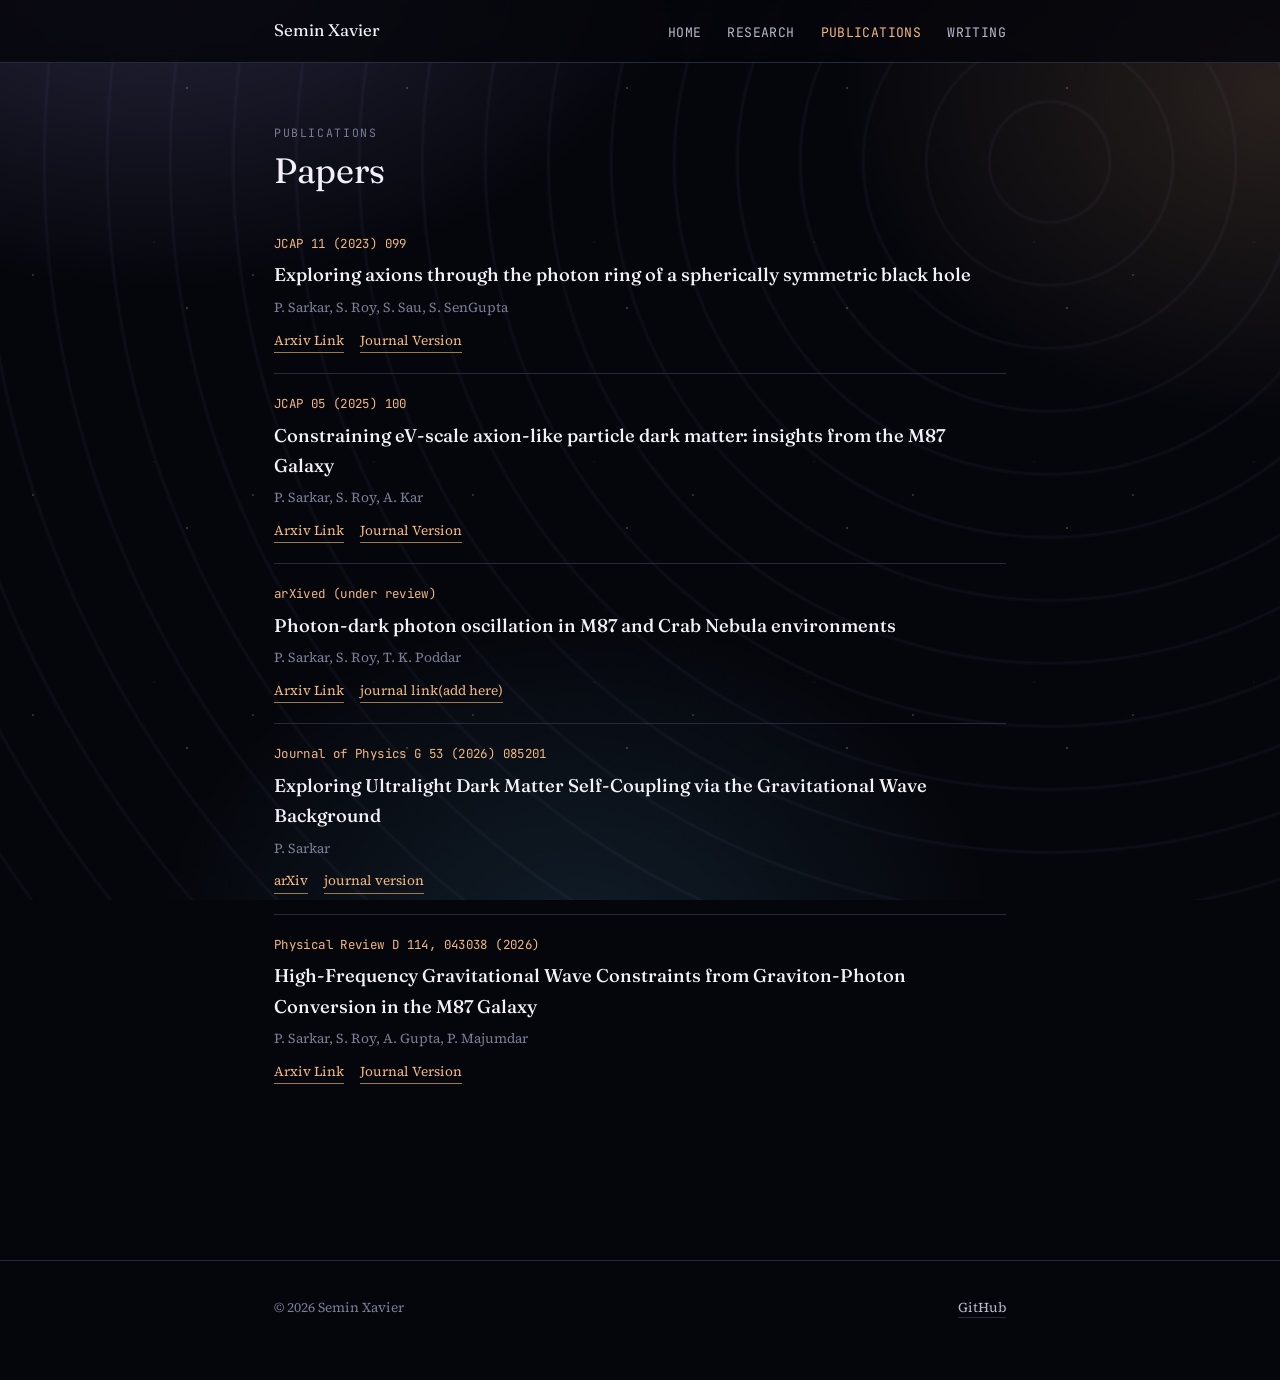
==== commit 82395055: "Update publications.html" ====
--- a/publications.html
+++ b/publications.html
@@ -85,7 +85,7 @@
 
 <footer class="site">
   <div class="wrap">
-    <div>© 2026 Pratick Sarkar</div>
+    <div>© 2026 Semin Xavier</div>
     <div><a href="https://github.com/praticksarkar" target="_blank" rel="noopener">GitHub</a></div>
   </div>
 </footer>
